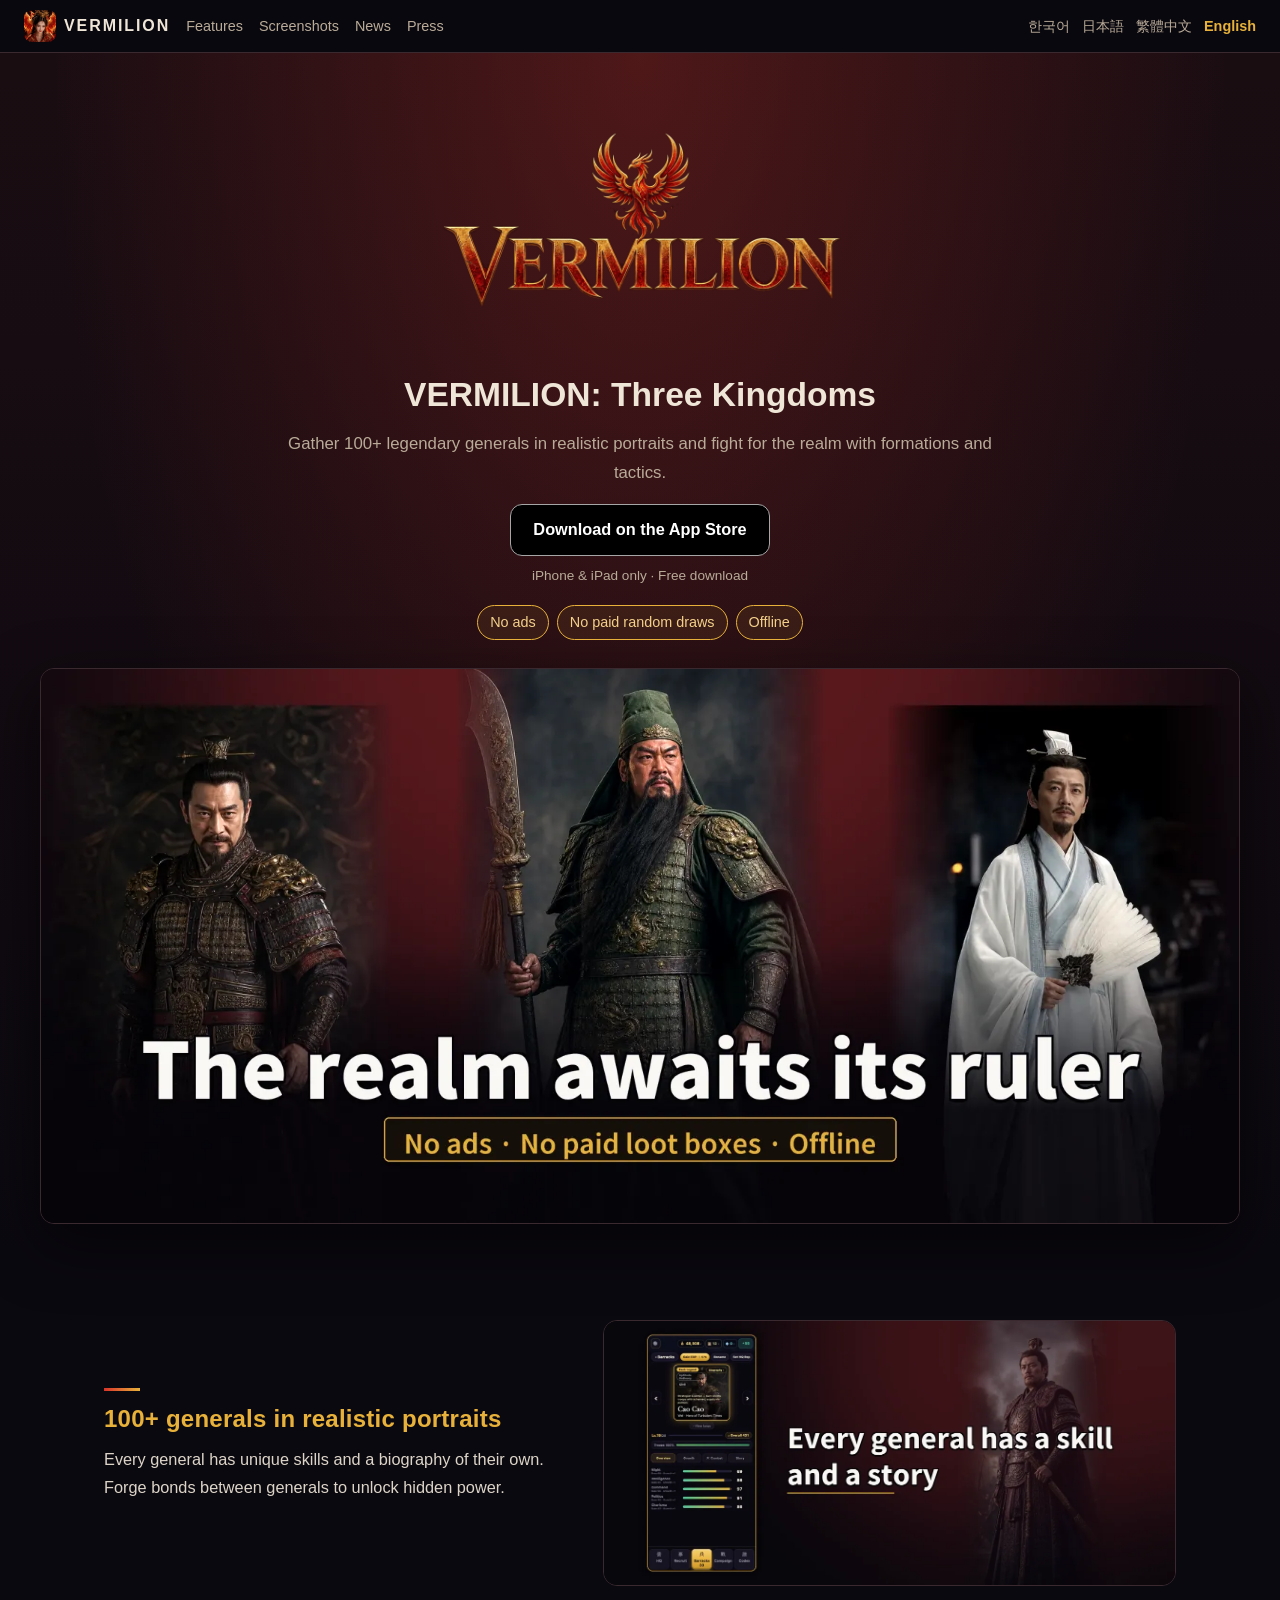
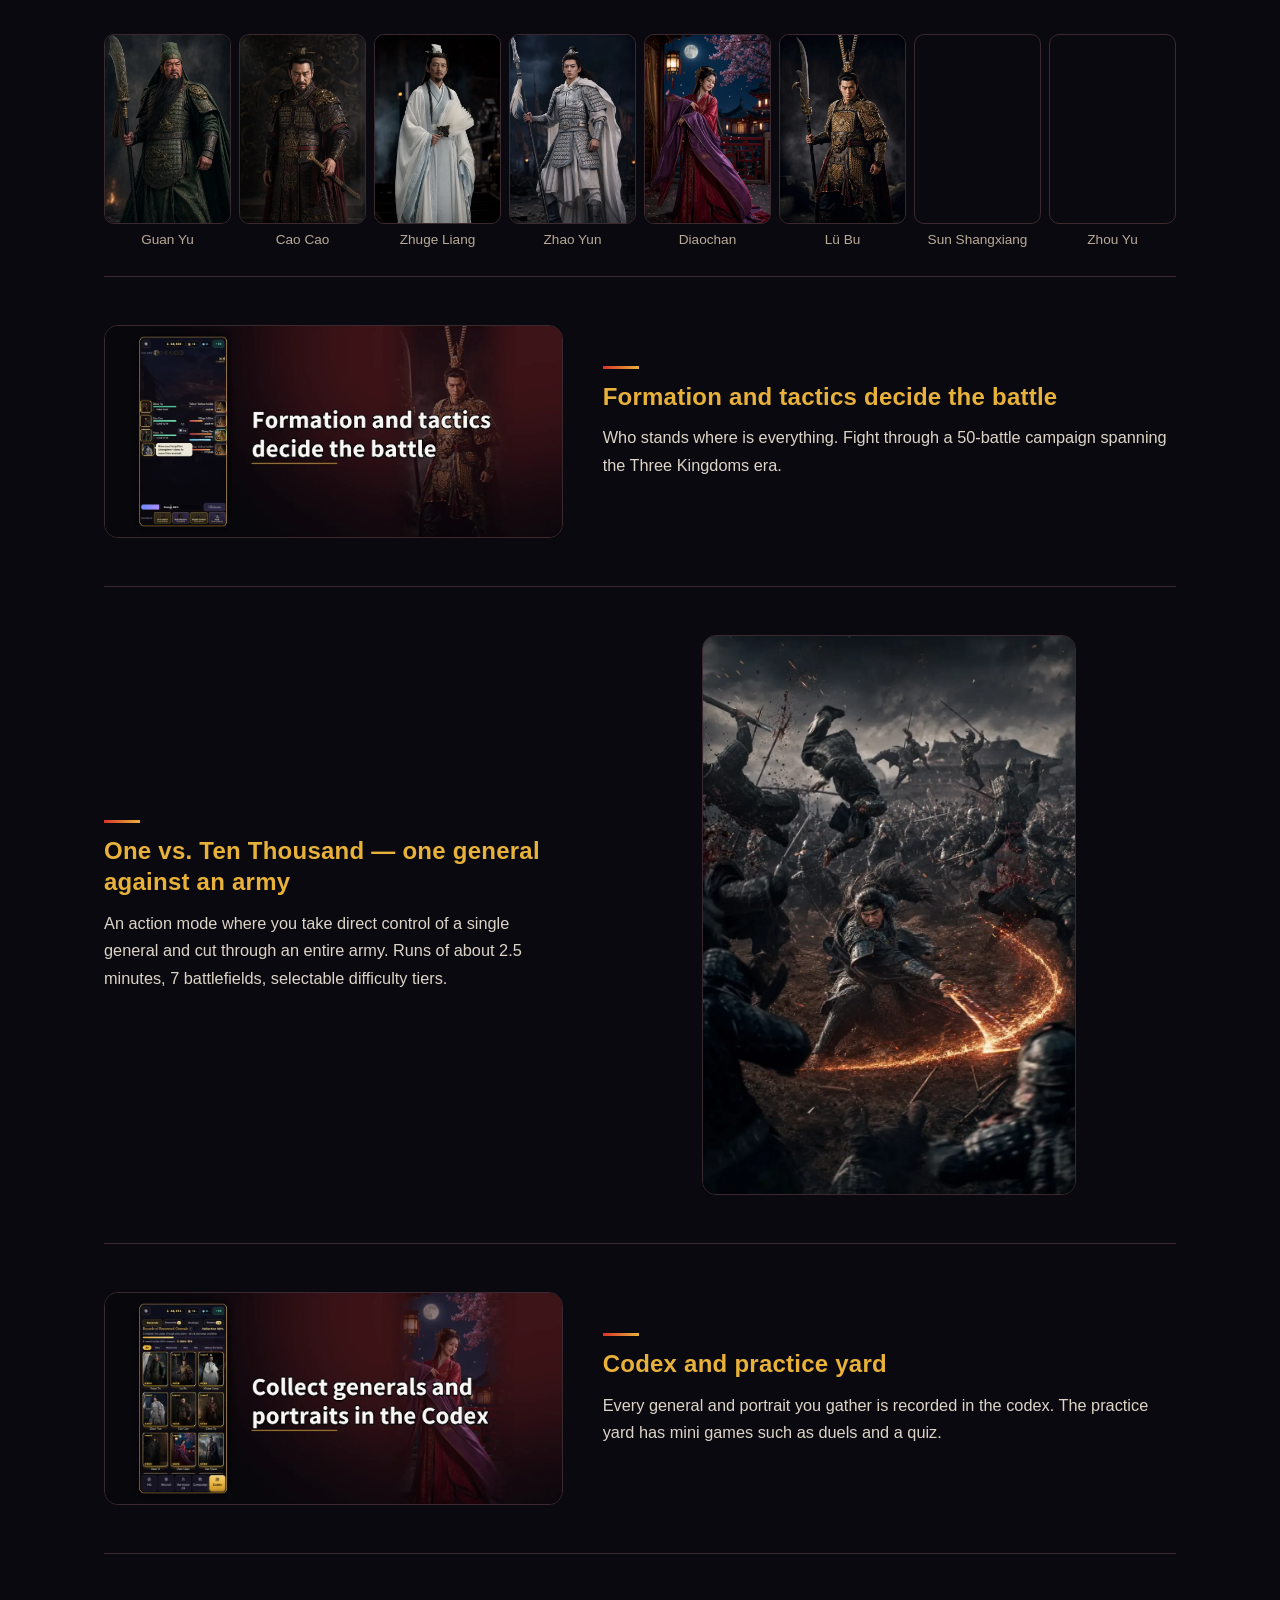
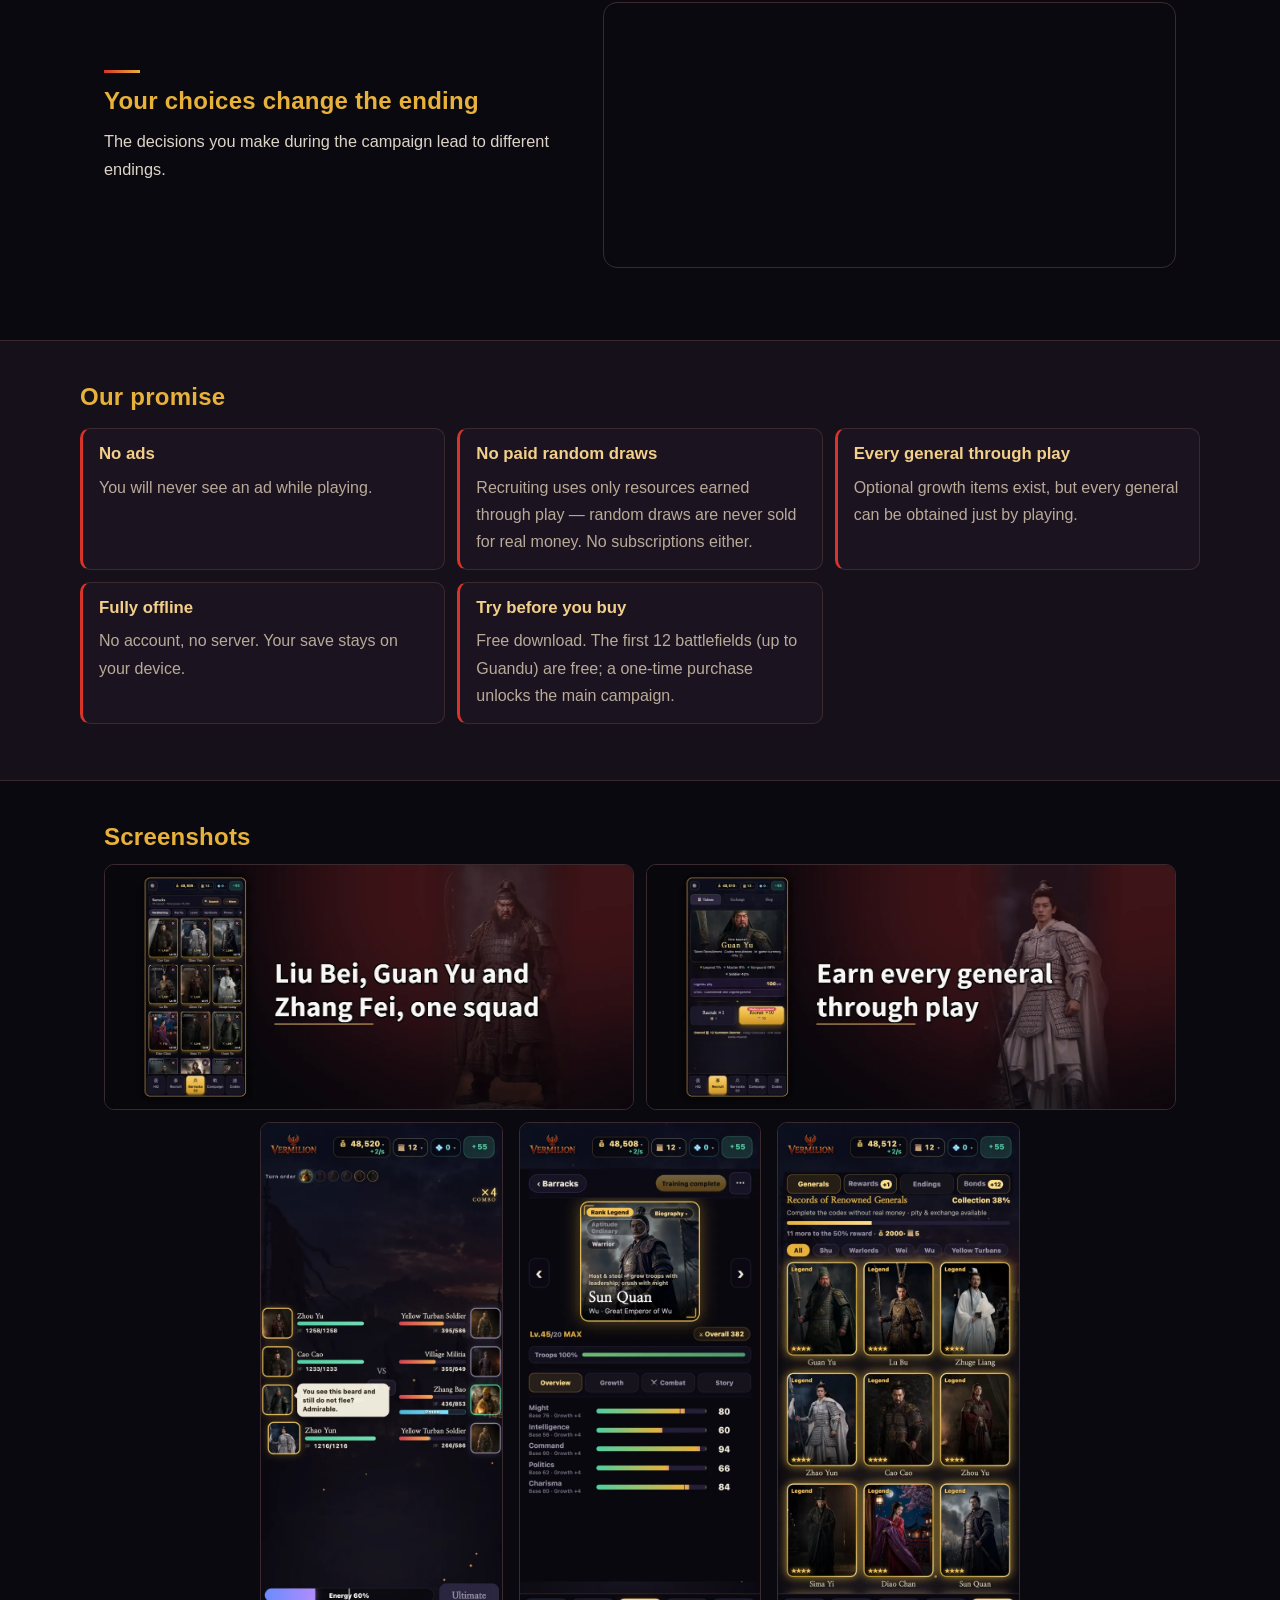
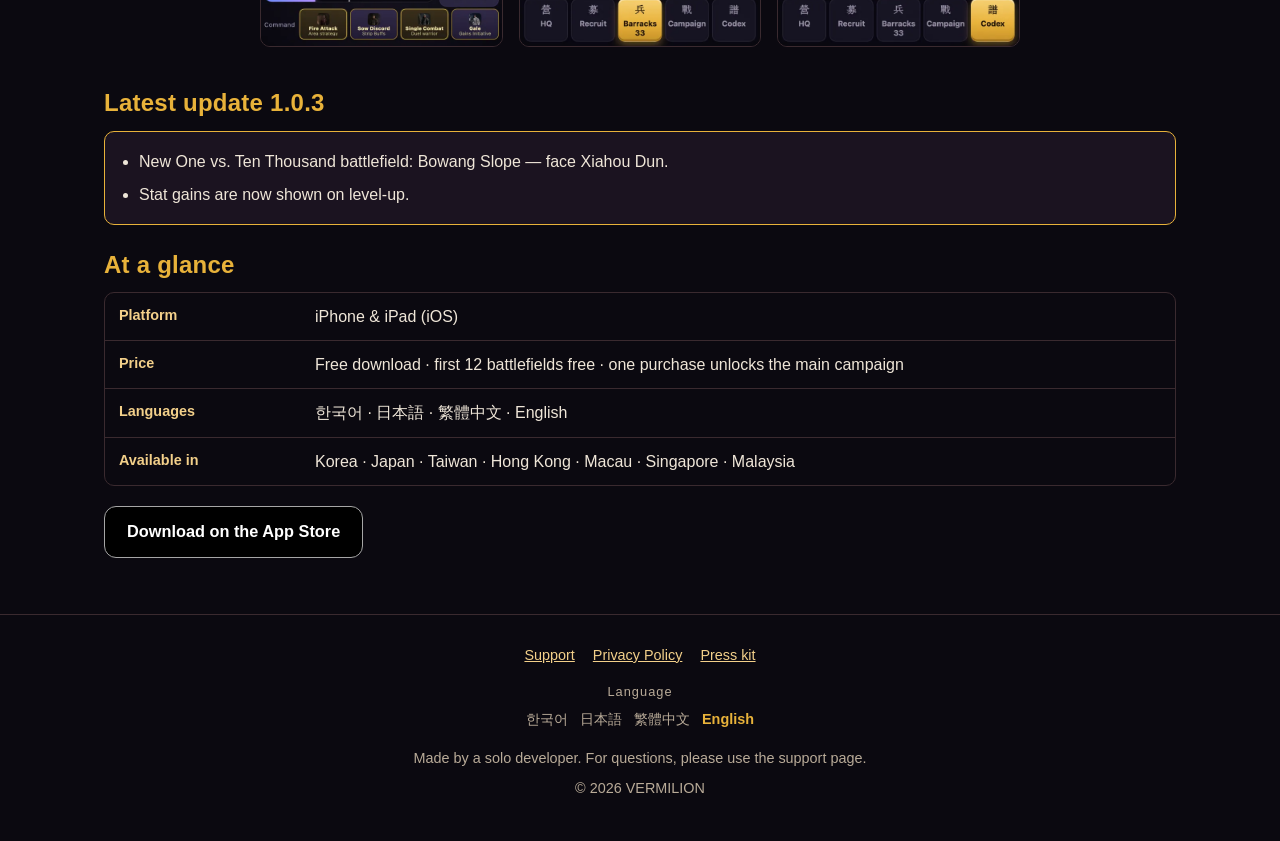
==== en/index.html @ 297f86a1 "VERMILION official site (ko/ja/zh-Hant/en) + press kit" ====
<!doctype html>
<html lang="en">
<head>
<meta charset="utf-8">
<meta name="viewport" content="width=device-width, initial-scale=1">
<title>VERMILION: Three Kingdoms — Collector RPG, No Ads, Fully Offline (iPhone &amp; iPad)</title>
<meta name="description" content="A Three Kingdoms collector RPG with 100+ generals in realistic portraits. No ads, no paid random draws, fully offline. Every general can be earned through play. The first 12 battlefields (up to Guandu) are free; one purchase unlocks the main campaign.">
<meta name="theme-color" content="#0b0910">
<link rel="canonical" href="https://aucus.github.io/vermilion-game/en/">
<link rel="alternate" hreflang="ko" href="https://aucus.github.io/vermilion-game/">
<link rel="alternate" hreflang="ja" href="https://aucus.github.io/vermilion-game/ja/">
<link rel="alternate" hreflang="zh-Hant" href="https://aucus.github.io/vermilion-game/zh-hant/">
<link rel="alternate" hreflang="en" href="https://aucus.github.io/vermilion-game/en/">
<link rel="alternate" hreflang="x-default" href="https://aucus.github.io/vermilion-game/">
<meta property="og:type" content="website">
<meta property="og:site_name" content="VERMILION">
<meta property="og:title" content="VERMILION: Three Kingdoms — Collector RPG, No Ads, Fully Offline (iPhone &amp; iPad)">
<meta property="og:description" content="A Three Kingdoms collector RPG with 100+ generals in realistic portraits. No ads, no paid random draws, fully offline. Every general can be earned through play. The first 12 battlefields (up to Guandu) are free; one purchase unlocks the main campaign.">
<meta property="og:url" content="https://aucus.github.io/vermilion-game/en/">
<meta property="og:image" content="https://aucus.github.io/vermilion-game/img/shots/en/s1-hero.webp">
<meta property="og:image:width" content="1600">
<meta property="og:image:height" content="740">
<meta property="og:image:alt" content="VERMILION key art — realistic portraits of Guan Yu, Cao Cao and Zhuge Liang with the line &#x27;The realm awaits its ruler&#x27;">
<meta property="og:locale" content="en_US">
<meta property="og:locale:alternate" content="ko_KR">
<meta property="og:locale:alternate" content="ja_JP">
<meta property="og:locale:alternate" content="zh_TW">
<meta name="twitter:card" content="summary_large_image">
<meta name="twitter:title" content="VERMILION: Three Kingdoms — Collector RPG, No Ads, Fully Offline (iPhone &amp; iPad)">
<meta name="twitter:description" content="A Three Kingdoms collector RPG with 100+ generals in realistic portraits. No ads, no paid random draws, fully offline. Every general can be earned through play. The first 12 battlefields (up to Guandu) are free; one purchase unlocks the main campaign.">
<meta name="twitter:image" content="https://aucus.github.io/vermilion-game/img/shots/en/s1-hero.webp">
<meta name="apple-itunes-app" content="app-id=6795466218">
<link rel="icon" type="image/png" href="../favicon.png">
<link rel="apple-touch-icon" href="../apple-touch-icon.png">
<link rel="stylesheet" href="../style.css">
<link rel="preload" as="image" href="../img/shots/en/s1-hero.webp" fetchpriority="high">
</head>
<body>
<a class="skip" href="#main">Skip to content</a>
<header class="topbar">
  <a class="brand" href="./"><img src="../img/icon.webp" width="32" height="32" alt="" decoding="async"><span>VERMILION</span></a>
  <nav class="topnav" aria-label="Sections"><a href="#features">Features</a><a href="#screenshots">Screenshots</a><a href="#news">News</a><a href="../press/">Press</a></nav>
  <nav class="langs" aria-label="Language"><a href="../" hreflang="ko" lang="ko">한국어</a><a href="../ja/" hreflang="ja" lang="ja">日本語</a><a href="../zh-hant/" hreflang="zh-Hant" lang="zh-Hant">繁體中文</a><a href="../en/" hreflang="en" lang="en" aria-current="page">English</a></nav>
</header>
<main id="main">
<section class="hero">
  <div class="hero-inner">
    <img class="wordmark" src="../img/wordmark.webp" width="900" height="600" alt="VERMILION" decoding="async">
    <h1>VERMILION: Three Kingdoms</h1>
    <p class="pitch">Gather 100+ legendary generals in realistic portraits and fight for the realm with formations and tactics.</p>
    <a class="store" href="https://apps.apple.com/app/id6795466218?pt=129231526&ct=web-en&mt=8" rel="noopener"><span>Download on the App Store</span></a>
    <p class="store-note">iPhone &amp; iPad only · Free download</p>
    <ul class="badges"><li>No ads</li><li>No paid random draws</li><li>Offline</li></ul>
  </div>
  <figure class="keyart"><img src="../img/shots/en/s1-hero.webp" width="1600" height="740" alt="VERMILION key art — realistic portraits of Guan Yu, Cao Cao and Zhuge Liang with the line &#x27;The realm awaits its ruler&#x27;" fetchpriority="high" decoding="async"></figure>
</section>

<div id="features" class="features">
<section class="feature" id="generals"><div class="feature-text"><h2>100+ generals in realistic portraits</h2><p>Every general has unique skills and a biography of their own. Forge bonds between generals to unlock hidden power.</p></div><div class="feature-media"><img src="../img/shots/en/s5-detail.webp" width="1200" height="555" alt="General detail screen — unique skills and biography" loading="lazy" decoding="async"></div></section><div class="gen-strip" role="list"><figure class="gen"><img src="../img/generals/guanyu.webp" width="480" height="720" alt="Realistic portrait of Guan Yu" loading="lazy" decoding="async"><figcaption>Guan Yu</figcaption></figure><figure class="gen"><img src="../img/generals/caocao.webp" width="480" height="720" alt="Realistic portrait of Cao Cao" loading="lazy" decoding="async"><figcaption>Cao Cao</figcaption></figure><figure class="gen"><img src="../img/generals/zhuge.webp" width="480" height="720" alt="Realistic portrait of Zhuge Liang" loading="lazy" decoding="async"><figcaption>Zhuge Liang</figcaption></figure><figure class="gen"><img src="../img/generals/zhaoyun.webp" width="480" height="720" alt="Realistic portrait of Zhao Yun" loading="lazy" decoding="async"><figcaption>Zhao Yun</figcaption></figure><figure class="gen"><img src="../img/generals/diaochan.webp" width="480" height="720" alt="Realistic portrait of Diaochan" loading="lazy" decoding="async"><figcaption>Diaochan</figcaption></figure><figure class="gen"><img src="../img/generals/lubu.webp" width="480" height="720" alt="Realistic portrait of Lü Bu" loading="lazy" decoding="async"><figcaption>Lü Bu</figcaption></figure><figure class="gen"><img src="../img/generals/sunshangxiang.webp" width="480" height="720" alt="Realistic portrait of Sun Shangxiang" loading="lazy" decoding="async"><figcaption>Sun Shangxiang</figcaption></figure><figure class="gen"><img src="../img/generals/zhouyu.webp" width="480" height="720" alt="Realistic portrait of Zhou Yu" loading="lazy" decoding="async"><figcaption>Zhou Yu</figcaption></figure></div><section class="feature flip" id="tactics"><div class="feature-text"><h2>Formation and tactics decide the battle</h2><p>Who stands where is everything. Fight through a 50-battle campaign spanning the Three Kingdoms era.</p></div><div class="feature-media"><img src="../img/shots/en/s4-battle.webp" width="1200" height="555" alt="Battle screen — formation and tactics decide the battle" loading="lazy" decoding="async"></div></section><section class="feature" id="action"><div class="feature-text"><h2>One vs. Ten Thousand — one general against an army</h2><p>An action mode where you take direct control of a single general and cut through an entire army. Runs of about 2.5 minutes, 7 battlefields, selectable difficulty tiers.</p></div><div class="feature-media"><img src="../img/action-mode.webp" width="900" height="1350" alt="One vs. Ten Thousand mode — a general carving a trail of fire through an enemy army" loading="lazy" decoding="async" class="tall"></div></section><section class="feature flip" id="codex"><div class="feature-text"><h2>Codex and practice yard</h2><p>Every general and portrait you gather is recorded in the codex. The practice yard has mini games such as duels and a quiz.</p></div><div class="feature-media"><img src="../img/shots/en/s6-codex.webp" width="1200" height="555" alt="Codex screen — every general and portrait you gather" loading="lazy" decoding="async"></div></section><section class="feature" id="endings"><div class="feature-text"><h2>Your choices change the ending</h2><p>The decisions you make during the campaign lead to different endings.</p></div><div class="feature-media"><img src="../img/shots/en/s2-wall.webp" width="1200" height="555" alt="A wall of generals in realistic portraits" loading="lazy" decoding="async"></div></section>
</div>

<section class="promise" aria-labelledby="promise-h">
  <h2 id="promise-h">Our promise</h2>
  <ul><li><h3>No ads</h3><p>You will never see an ad while playing.</p></li><li><h3>No paid random draws</h3><p>Recruiting uses only resources earned through play — random draws are never sold for real money. No subscriptions either.</p></li><li><h3>Every general through play</h3><p>Optional growth items exist, but every general can be obtained just by playing.</p></li><li><h3>Fully offline</h3><p>No account, no server. Your save stays on your device.</p></li><li><h3>Try before you buy</h3><p>Free download. The first 12 battlefields (up to Guandu) are free; a one-time purchase unlocks the main campaign.</p></li></ul>
</section>

<section class="gallery" id="screenshots" aria-labelledby="shots-h">
  <h2 id="shots-h">Screenshots</h2>
  <div class="grid-land"><figure><img src="../img/shots/en/s3-barracks.webp" width="1200" height="555" alt="Barracks screen — Liu Bei, Guan Yu and Zhang Fei in one squad" loading="lazy" decoding="async"></figure><figure><img src="../img/shots/en/s7-collect.webp" width="1200" height="555" alt="Recruiting screen — generals are gathered through play" loading="lazy" decoding="async"></figure></div>
  <div class="grid-port"><figure><img src="../img/shots/en/p-04-battle.webp" width="600" height="1304" alt="In-game screen: battle" loading="lazy" decoding="async"></figure><figure><img src="../img/shots/en/p-01-general-detail.webp" width="600" height="1304" alt="In-game screen: general detail" loading="lazy" decoding="async"></figure><figure><img src="../img/shots/en/p-07-codex.webp" width="600" height="1304" alt="In-game screen: codex" loading="lazy" decoding="async"></figure></div>
</section>

<!-- NEWS BLOCK: edit only this section for update notes -->
<section class="news" id="news" aria-labelledby="news-h">
  <h2 id="news-h">Latest update 1.0.3</h2>
  <ul><li>New One vs. Ten Thousand battlefield: Bowang Slope — face Xiahou Dun.</li><li>Stat gains are now shown on level-up.</li></ul>
</section>
<!-- /NEWS BLOCK -->

<section class="facts" aria-labelledby="facts-h">
  <h2 id="facts-h">At a glance</h2>
  <dl><div><dt>Platform</dt><dd>iPhone &amp; iPad (iOS)</dd></div><div><dt>Price</dt><dd>Free download · first 12 battlefields free · one purchase unlocks the main campaign</dd></div><div><dt>Languages</dt><dd>한국어 · 日本語 · 繁體中文 · English</dd></div><div><dt>Available in</dt><dd>Korea · Japan · Taiwan · Hong Kong · Macau · Singapore · Malaysia</dd></div></dl>
  <a class="store" href="https://apps.apple.com/app/id6795466218?pt=129231526&ct=web-en&mt=8" rel="noopener"><span>Download on the App Store</span></a>
</section>
</main>
<footer class="footer">
  <nav class="footlinks" aria-label="Links"><a href="https://aucus.github.io/vermilion-legal/" rel="noopener">Support</a><a href="https://aucus.github.io/vermilion-legal/privacy-policy.html" rel="noopener">Privacy Policy</a><a href="../press/">Press kit</a></nav>
  <p class="lang-h">Language</p>
  <nav class="langs foot" aria-label="Language"><a href="../" hreflang="ko" lang="ko">한국어</a><a href="../ja/" hreflang="ja" lang="ja">日本語</a><a href="../zh-hant/" hreflang="zh-Hant" lang="zh-Hant">繁體中文</a><a href="../en/" hreflang="en" lang="en" aria-current="page">English</a></nav>
  <p class="note">Made by a solo developer. For questions, please use the support page.</p>
  <p class="copy">© 2026 VERMILION</p>
</footer>
</body>
</html>
---- style.css ----
/* VERMILION official site — system fonts only, no external resources */
:root {
  --bg: #0b0910;
  --bg2: #15101a;
  --panel: #1b1320;
  --line: #3a2a2f;
  --text: #efe6d8;
  --muted: #b9ab98;
  --gold: #e8b23a;
  --gold-soft: #f3d08a;
  --red: #d8342a;
  --red-deep: #7a1a17;
  --radius: 14px;
  --pad: 16px;
  --font: -apple-system, BlinkMacSystemFont, "Segoe UI", "Hiragino Sans", "Hiragino Kaku Gothic ProN",
    "Apple SD Gothic Neo", "Malgun Gothic", "PingFang TC", "Microsoft JhengHei", "Noto Sans CJK",
    Roboto, "Helvetica Neue", Arial, sans-serif;
  color-scheme: dark;
}
*, *::before, *::after { box-sizing: border-box; }
html { -webkit-text-size-adjust: 100%; scroll-behavior: smooth; }
body {
  margin: 0;
  background: var(--bg);
  color: var(--text);
  font-family: var(--font);
  font-size: 16px;
  line-height: 1.7;
  overflow-x: hidden;
  word-break: keep-all;
  overflow-wrap: anywhere;
}
:lang(ja) body, body:lang(ja), :lang(zh-Hant) { word-break: normal; }
img { max-width: 100%; height: auto; display: block; }
a { color: var(--gold-soft); }
a:focus-visible, .store:focus-visible { outline: 2px solid var(--gold); outline-offset: 3px; }
h1, h2, h3 { line-height: 1.3; margin: 0 0 .5em; }
h2 { font-size: 1.5rem; color: var(--gold); letter-spacing: .01em; }
h3 { font-size: 1.05rem; color: var(--gold-soft); }
p { margin: 0 0 1em; }
.skip { position: absolute; left: -9999px; }
.skip:focus { left: var(--pad); top: 8px; z-index: 10; background: var(--gold); color: #000; padding: 6px 10px; border-radius: 6px; }

/* top bar */
.topbar {
  position: sticky; top: 0; z-index: 5;
  display: flex; flex-wrap: wrap; align-items: center; gap: 6px 16px;
  padding: 10px var(--pad);
  background: rgba(11, 9, 16, .92);
  border-bottom: 1px solid var(--line);
  -webkit-backdrop-filter: blur(8px); backdrop-filter: blur(8px);
}
.brand { display: flex; align-items: center; gap: 8px; color: var(--text); text-decoration: none; font-weight: 700; letter-spacing: .12em; }
.brand img { border-radius: 8px; }
.topnav { display: none; gap: 16px; }
.topnav a, .langs a { color: var(--muted); text-decoration: none; font-size: .9rem; }
.topnav a:hover, .langs a:hover { color: var(--gold-soft); }
.langs { display: flex; flex-wrap: wrap; gap: 4px 12px; margin-left: auto; }
.langs a[aria-current="page"] { color: var(--gold); font-weight: 700; }

/* hero */
.hero {
  position: relative;
  padding: 32px var(--pad) 24px;
  background:
    radial-gradient(ellipse at 50% 0%, rgba(216, 52, 42, .28), rgba(11, 9, 16, 0) 65%),
    linear-gradient(180deg, #1a0d12 0%, var(--bg) 100%);
  text-align: center;
}
.hero-inner { max-width: 760px; margin: 0 auto; }
.wordmark { width: min(420px, 82%); margin: 0 auto -8px; }
.hero h1 { font-size: 1.6rem; margin: 0 0 .4em; }
.pitch { color: var(--muted); font-size: 1.05rem; }
.store {
  display: inline-flex; align-items: center; gap: 10px;
  min-height: 52px; padding: 10px 22px;
  background: #000; color: #fff; text-decoration: none;
  border: 1px solid #a6a6a6; border-radius: 12px;
  font-weight: 600; font-size: 1.02rem;
}
.store:hover { border-color: var(--gold); }
.store.small { min-height: 44px; padding: 8px 16px; font-size: .95rem; }
.store-note { color: var(--muted); font-size: .85rem; margin: 8px 0 0; }
.badges { list-style: none; padding: 0; margin: 18px 0 0; display: flex; flex-wrap: wrap; justify-content: center; gap: 8px; }
.badges li {
  border: 1px solid var(--gold); color: var(--gold-soft);
  padding: 4px 12px; border-radius: 999px; font-size: .9rem; background: rgba(232, 178, 58, .08);
}
.keyart { margin: 28px auto 0; max-width: 1200px; }
.keyart img { border-radius: var(--radius); border: 1px solid var(--line); box-shadow: 0 20px 60px rgba(0, 0, 0, .6); }

/* features */
.features { max-width: 1120px; margin: 0 auto; padding: 24px var(--pad); }
.feature { display: grid; grid-template-columns: minmax(0, 1fr); gap: 18px; padding: 32px 0; border-top: 1px solid var(--line); align-items: center; }
.feature:first-child { border-top: 0; }
.feature > * { min-width: 0; }
.feature-text p { color: var(--text); opacity: .92; font-size: 1.02rem; }
.feature-media img { border-radius: var(--radius); border: 1px solid var(--line); }
.feature-media img.tall { max-height: 560px; width: auto; margin: 0 auto; }
.feature h2::before {
  content: ""; display: block; width: 36px; height: 3px; margin-bottom: 12px;
  background: linear-gradient(90deg, var(--red), var(--gold));
}
.gen-strip { display: grid; grid-template-columns: repeat(4, minmax(0, 1fr)); gap: 8px; padding-bottom: 24px; }
.gen { margin: 0; }
.gen img { border-radius: 10px; border: 1px solid var(--line); aspect-ratio: 2 / 3; object-fit: cover; width: 100%; }
.gen figcaption { text-align: center; font-size: .85rem; color: var(--muted); margin-top: 4px; }

/* promise */
.promise { background: var(--bg2); border-block: 1px solid var(--line); padding: 40px var(--pad); }
.promise h2, .promise ul { max-width: 1120px; margin-left: auto; margin-right: auto; }
.promise ul { list-style: none; padding: 0; display: grid; gap: 12px; }
.promise li { background: var(--panel); border: 1px solid var(--line); border-left: 3px solid var(--red); border-radius: 10px; padding: 14px 16px; }
.promise li p { margin: 0; color: var(--muted); }

/* gallery */
.gallery { max-width: 1120px; margin: 0 auto; padding: 40px var(--pad); }
.gallery figure { margin: 0; }
.gallery img { border-radius: 10px; border: 1px solid var(--line); width: 100%; }
.grid-land { display: grid; gap: 12px; }
.grid-port { display: grid; grid-template-columns: repeat(3, minmax(0, 1fr)); gap: 10px; margin-top: 12px; }

/* news & facts */
.news, .facts { max-width: 1120px; margin: 0 auto 24px; padding: 0 var(--pad); }
.news ul { margin: 0; padding: 16px 16px 16px 34px; background: var(--panel); border: 1px solid var(--gold); border-radius: 10px; }
.news li + li { margin-top: 6px; }
.facts { padding-bottom: 32px; }
.facts dl, .sheet { margin: 0 0 20px; display: grid; gap: 0; border: 1px solid var(--line); border-radius: 10px; overflow: hidden; }
.facts dl > div, .sheet > div { display: grid; grid-template-columns: 1fr; gap: 2px 16px; padding: 10px 14px; border-top: 1px solid var(--line); }
.facts dl > div:first-child, .sheet > div:first-child { border-top: 0; }
dt { color: var(--gold-soft); font-weight: 600; font-size: .9rem; }
dd { margin: 0; }

/* footer */
.footer { border-top: 1px solid var(--line); padding: 28px var(--pad) 40px; text-align: center; color: var(--muted); font-size: .9rem; }
.footlinks { display: flex; flex-wrap: wrap; justify-content: center; gap: 6px 18px; margin-bottom: 14px; }
.footer .langs { justify-content: center; margin: 0 0 14px; }
.lang-h { margin: 0 0 4px; font-size: .8rem; letter-spacing: .08em; }
.note { margin: 0 0 6px; }
.copy { margin: 0; }

/* press */
.press { max-width: 960px; margin: 0 auto; padding: 24px var(--pad) 40px; }
.press-head { display: grid; gap: 16px; align-items: start; margin-bottom: 24px; }
.press-head img { border-radius: 24px; width: 112px; }
.press-head h1 { font-size: 1.6rem; color: var(--gold); }
.small-print { color: var(--muted); font-size: .88rem; margin: 6px 0 0; }
.press-block { padding: 24px 0; border-top: 1px solid var(--line); }
.press .topnav { display: flex; }

@media (min-width: 720px) {
  :root { --pad: 24px; }
  .topnav { display: flex; }
  .hero { padding-top: 48px; }
  .hero h1 { font-size: 2.1rem; }
  .feature { grid-template-columns: 1fr 1.25fr; gap: 40px; padding: 48px 0; }
  .feature.flip .feature-text { order: 2; }
  .gen-strip { grid-template-columns: repeat(8, minmax(0, 1fr)); }
  .promise ul { grid-template-columns: repeat(2, minmax(0, 1fr)); }
  .grid-land { grid-template-columns: repeat(2, minmax(0, 1fr)); }
  .grid-port { max-width: 760px; margin-left: auto; margin-right: auto; gap: 16px; }
  .facts dl > div, .sheet > div { grid-template-columns: 180px 1fr; }
  .press-head { grid-template-columns: 128px 1fr; }
  .press-head img { width: 128px; }
}
@media (min-width: 1040px) {
  .promise ul { grid-template-columns: repeat(3, minmax(0, 1fr)); }
}
@media (prefers-reduced-motion: reduce) { html { scroll-behavior: auto; } }
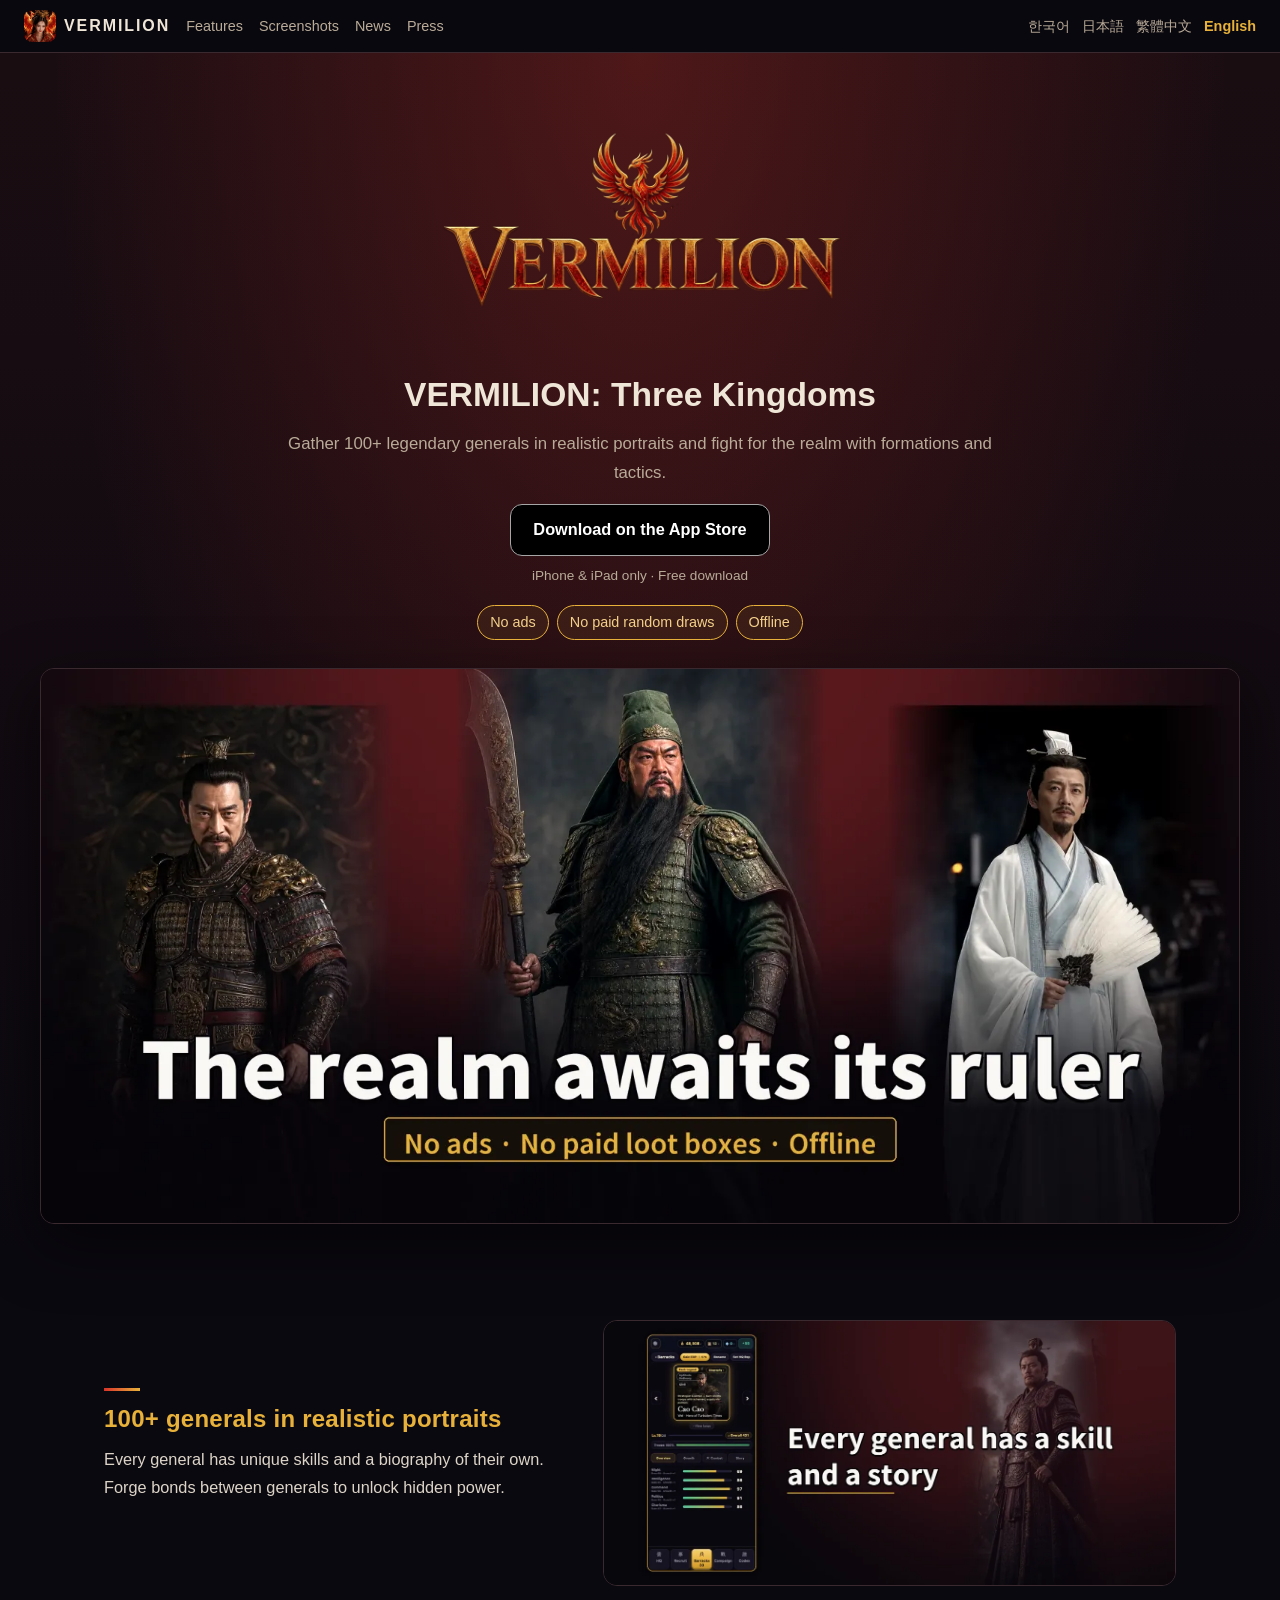
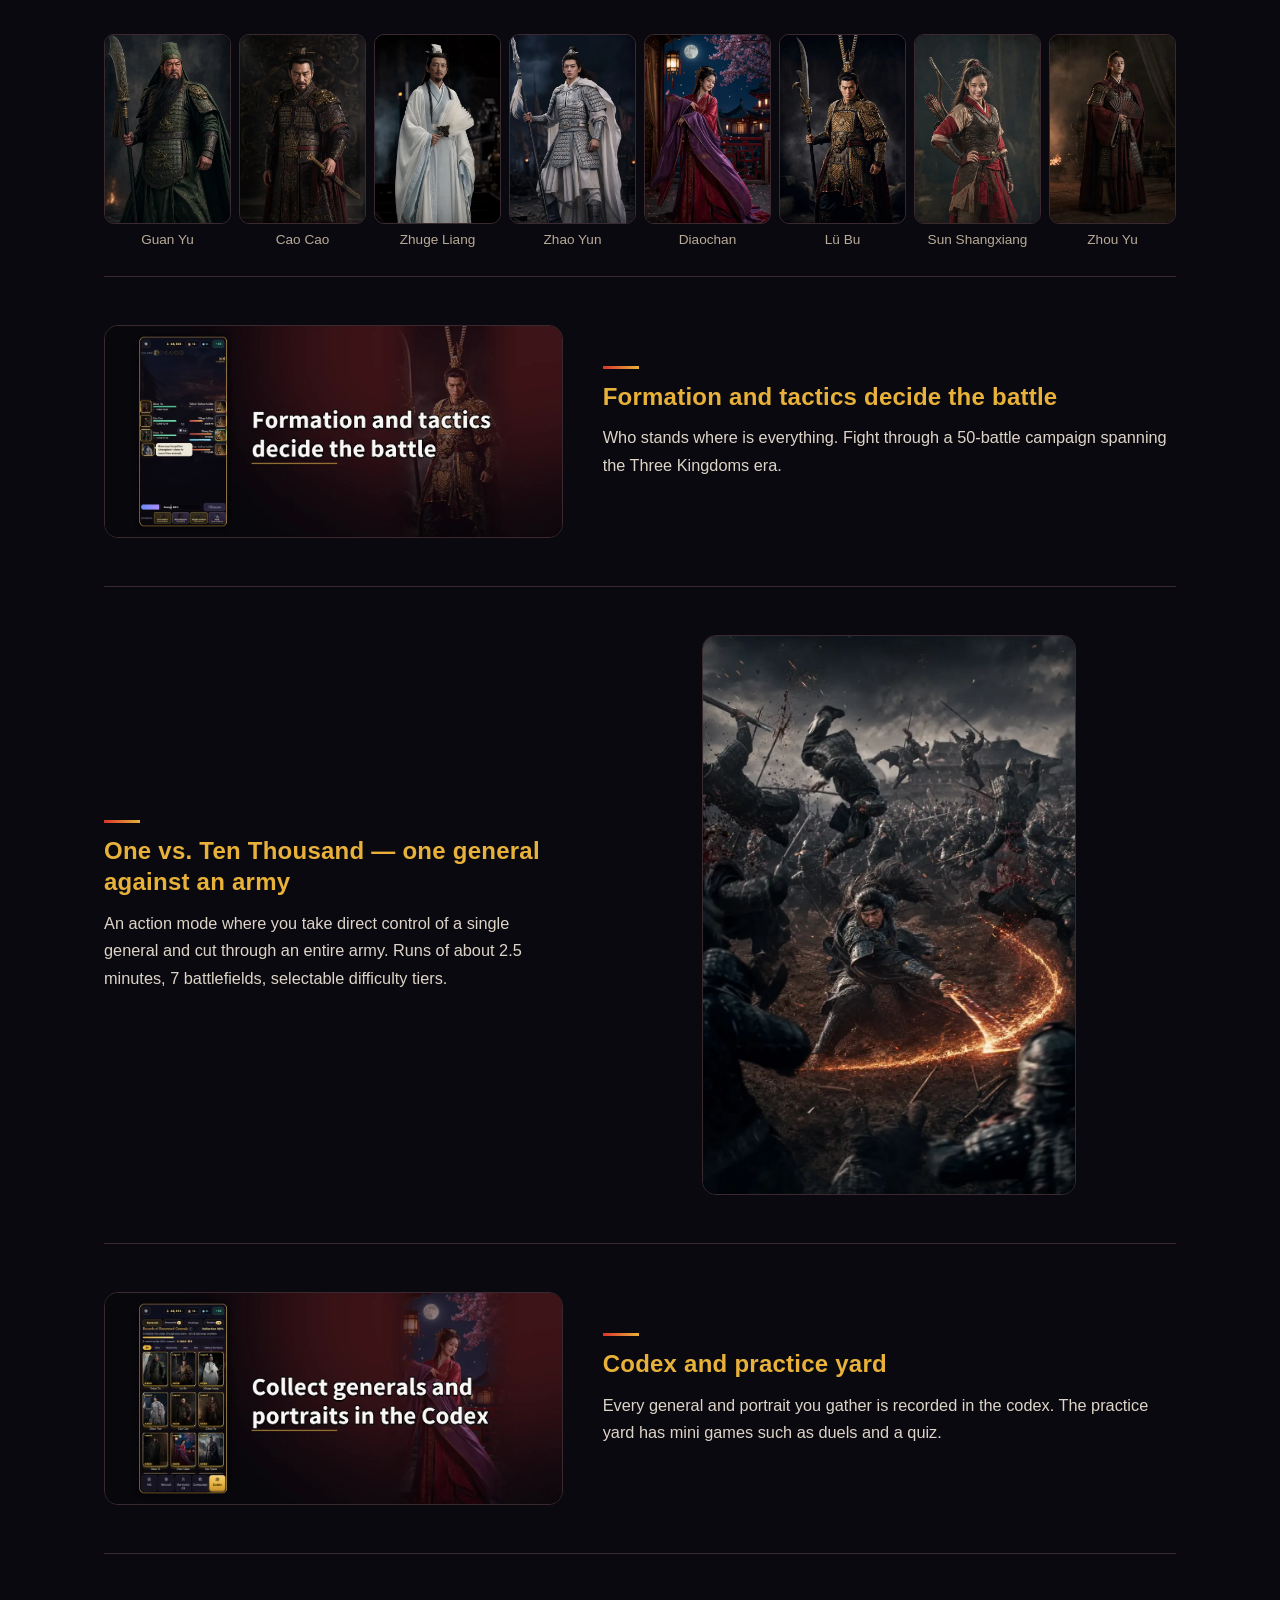
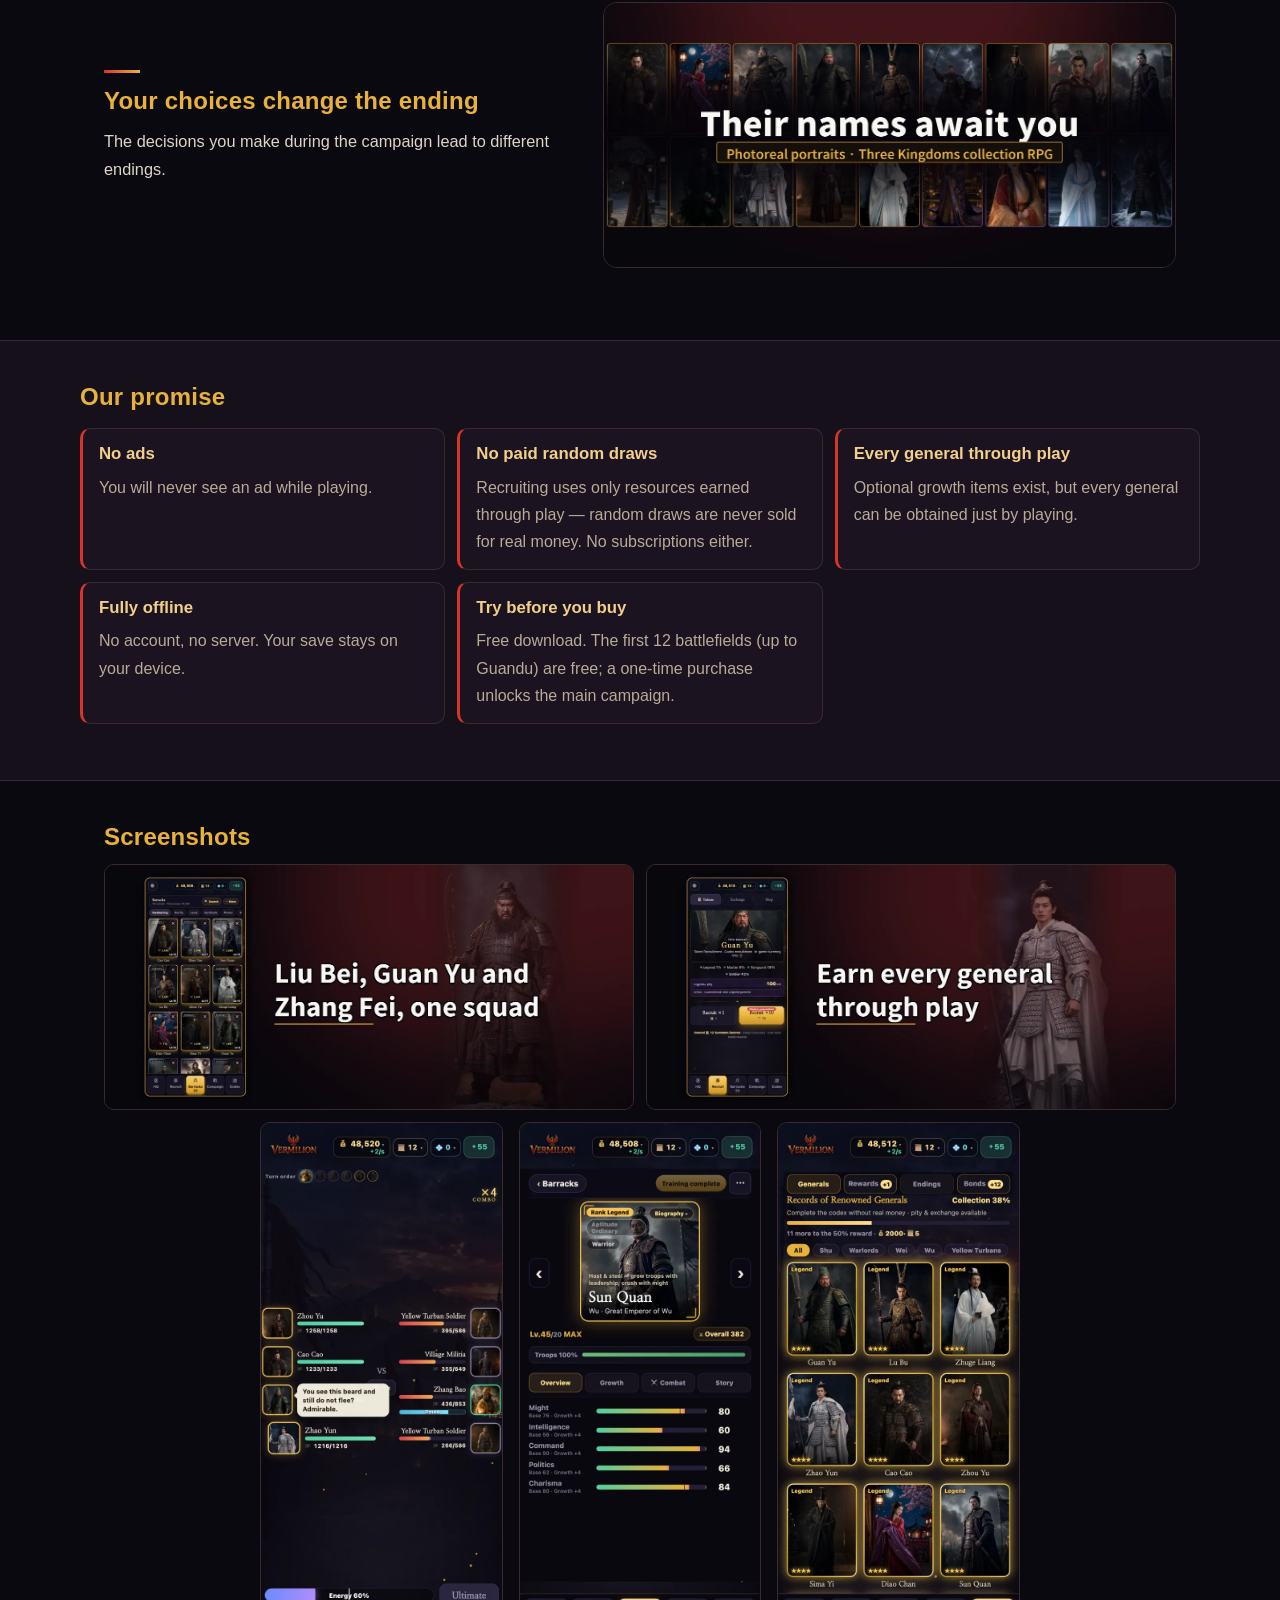
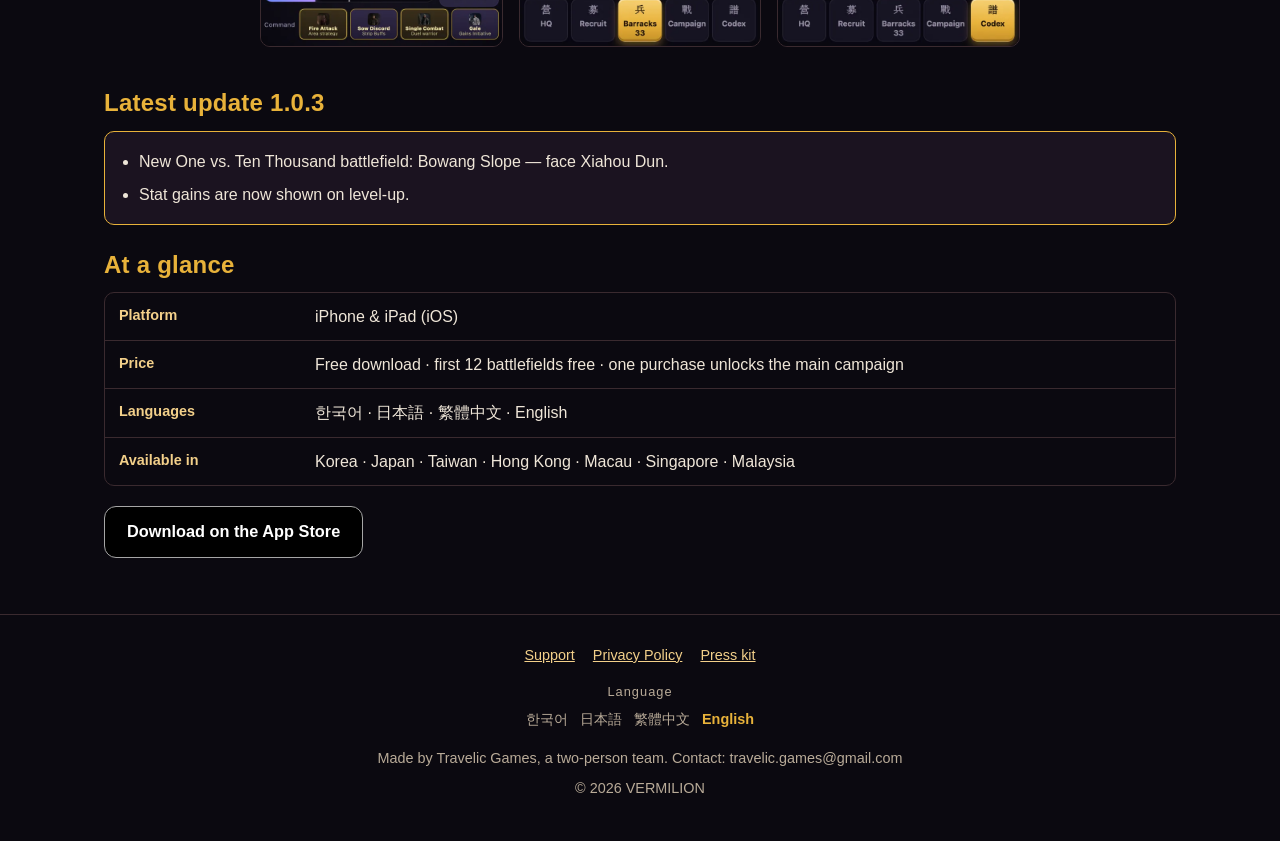
==== commit 801f0504: "2인 개발팀 Travelic Games 표기 · 문의 메일 주소" ====
--- a/en/index.html
+++ b/en/index.html
@@ -87,7 +87,7 @@
   <nav class="footlinks" aria-label="Links"><a href="https://aucus.github.io/vermilion-legal/" rel="noopener">Support</a><a href="https://aucus.github.io/vermilion-legal/privacy-policy.html" rel="noopener">Privacy Policy</a><a href="../press/">Press kit</a></nav>
   <p class="lang-h">Language</p>
   <nav class="langs foot" aria-label="Language"><a href="../" hreflang="ko" lang="ko">한국어</a><a href="../ja/" hreflang="ja" lang="ja">日本語</a><a href="../zh-hant/" hreflang="zh-Hant" lang="zh-Hant">繁體中文</a><a href="../en/" hreflang="en" lang="en" aria-current="page">English</a></nav>
-  <p class="note">Made by a solo developer. For questions, please use the support page.</p>
+  <p class="note">Made by Travelic Games, a two-person team. Contact: travelic.games@gmail.com</p>
   <p class="copy">© 2026 VERMILION</p>
 </footer>
 </body>
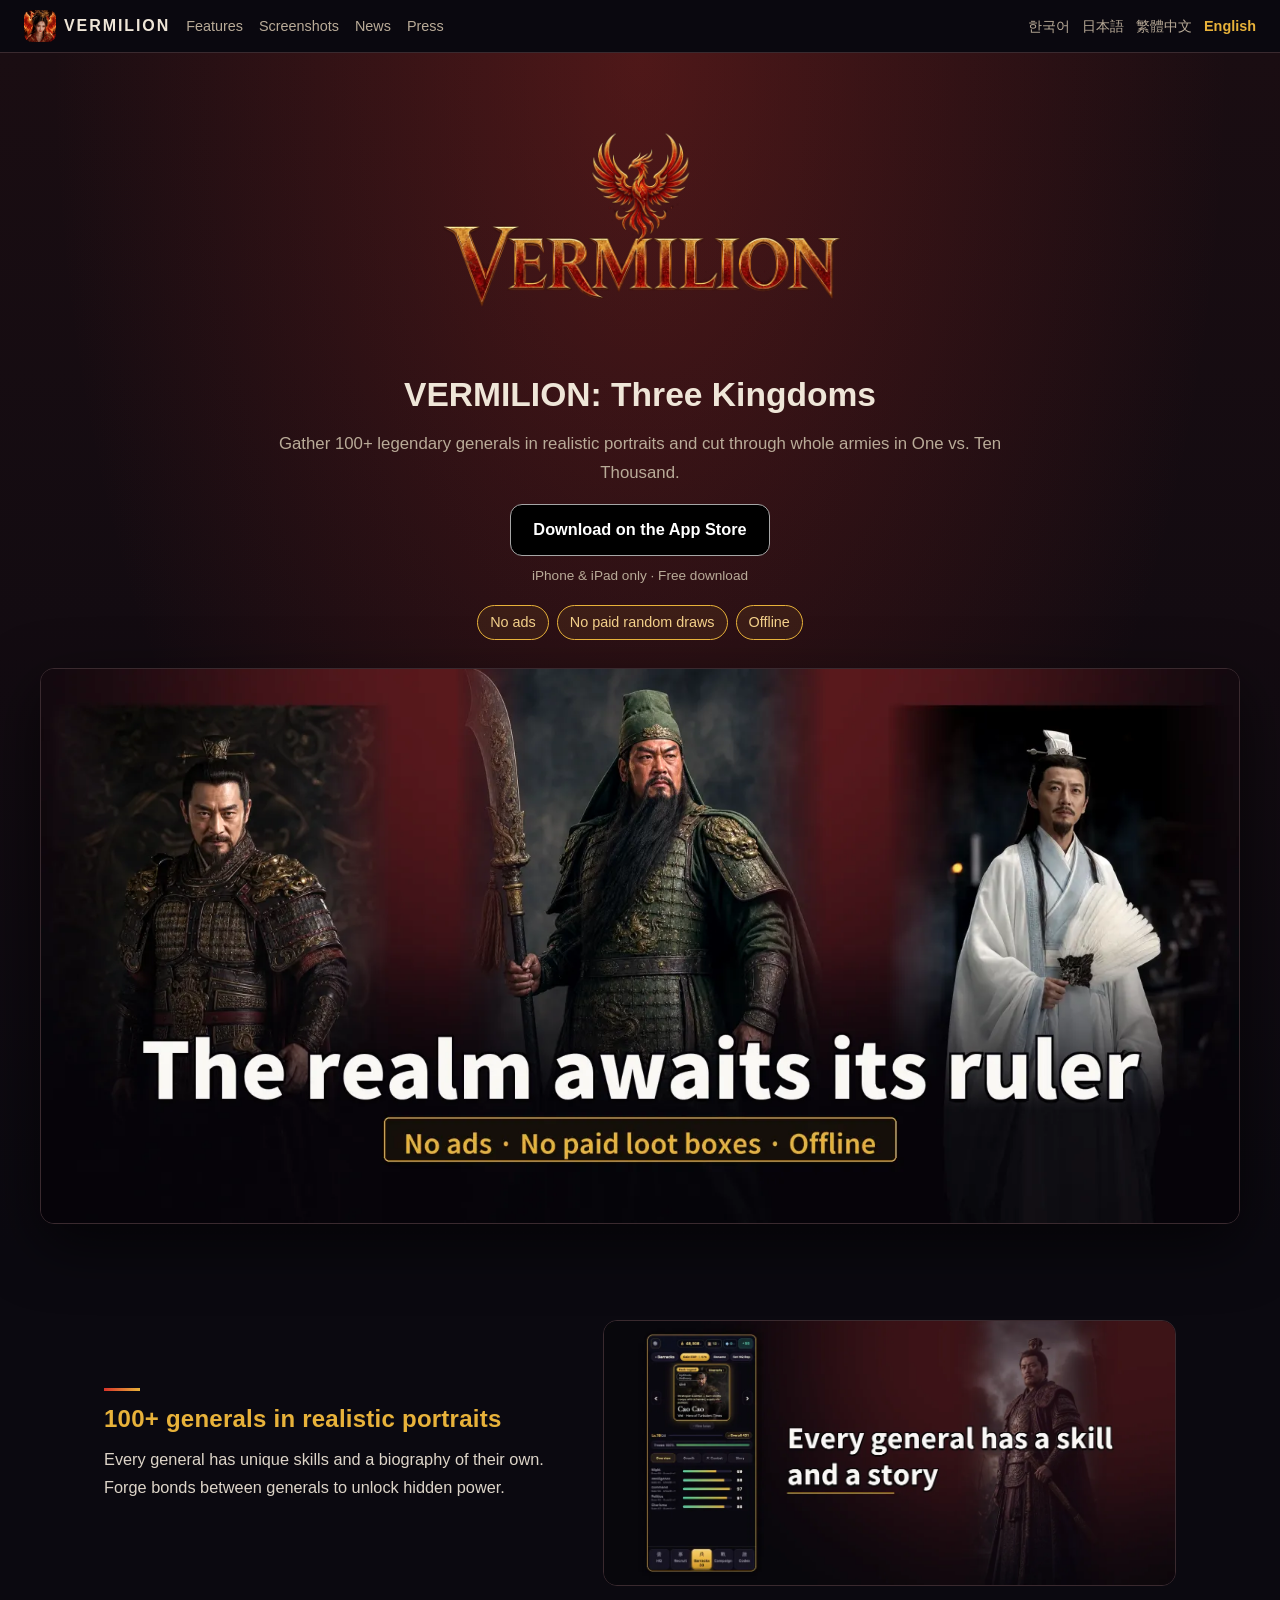
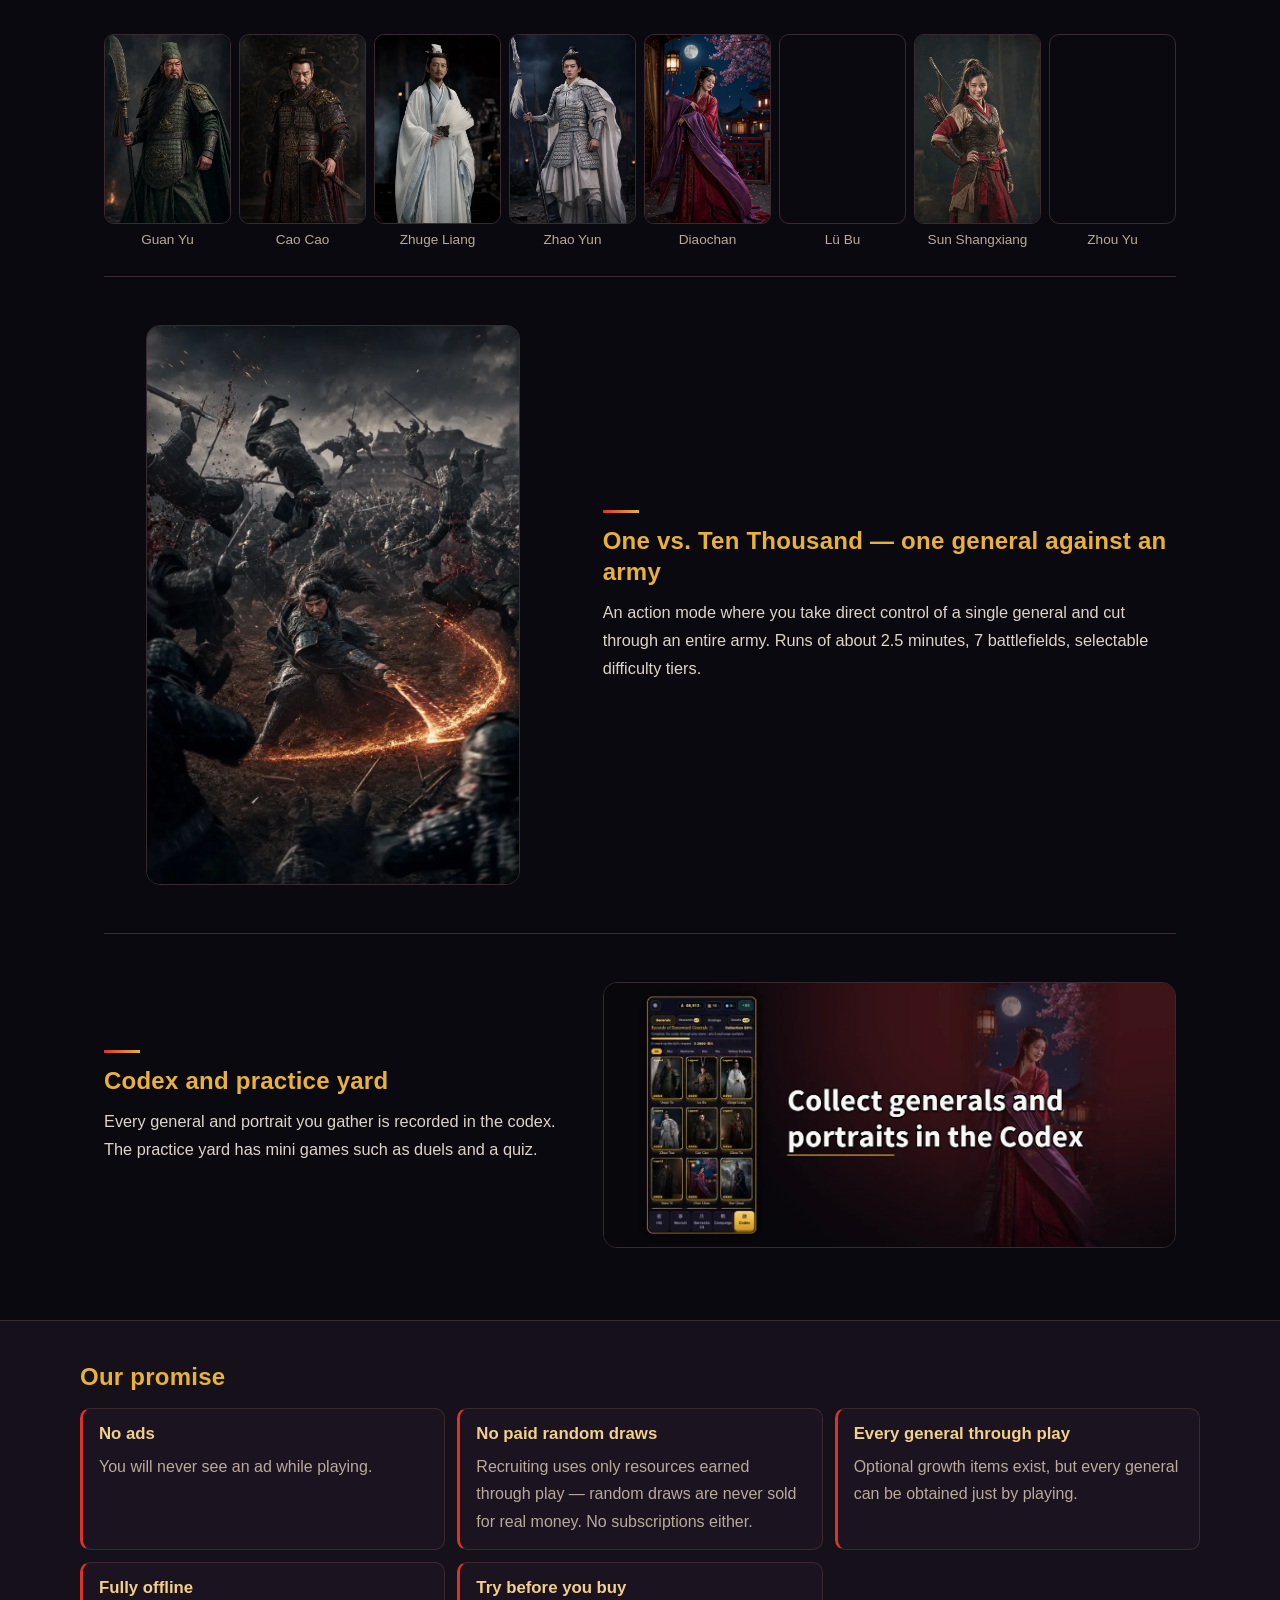
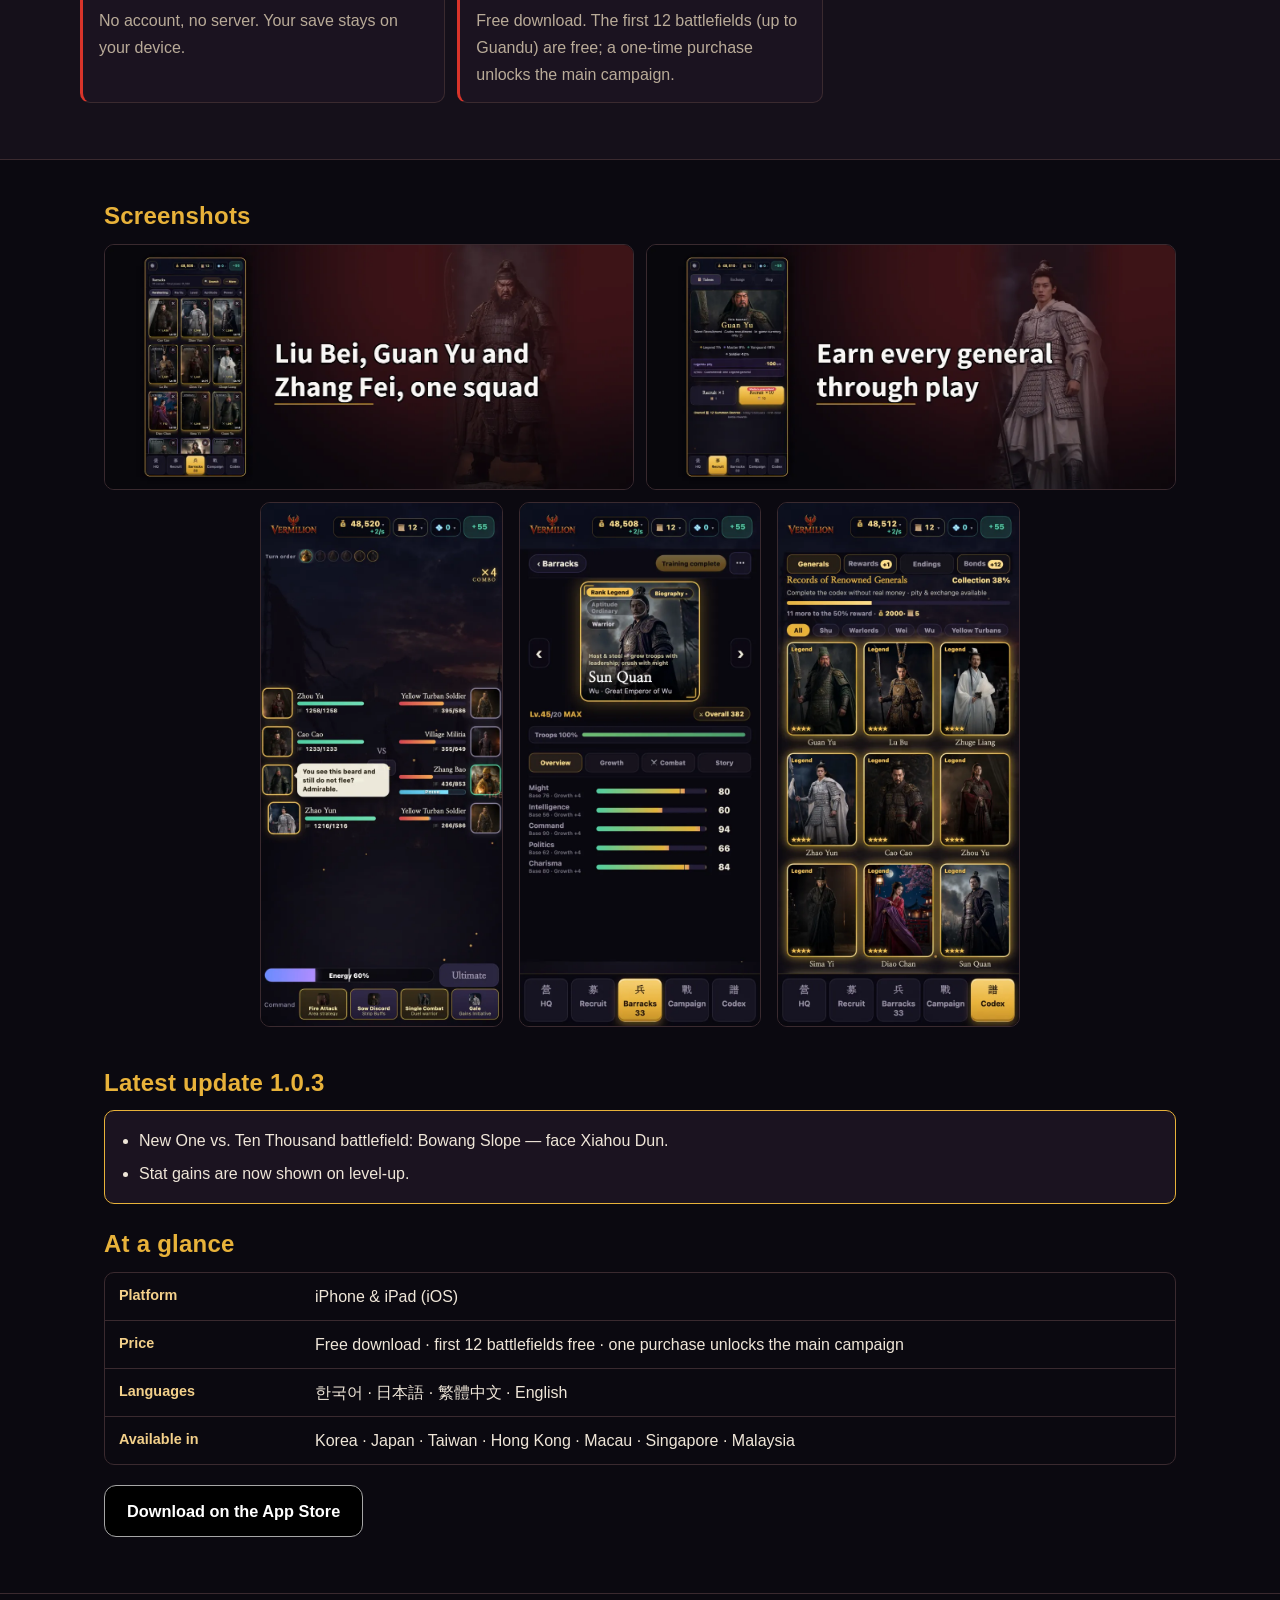
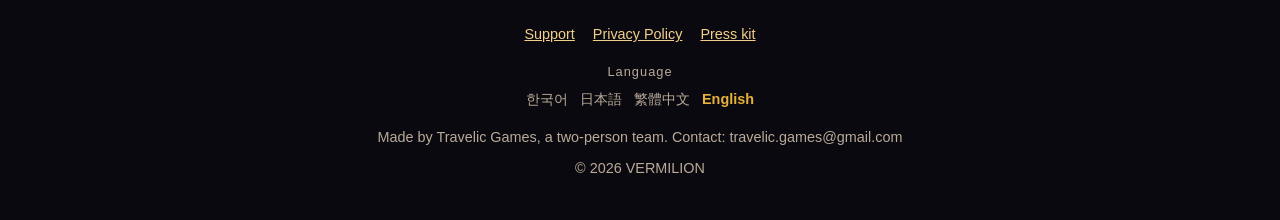
==== commit c3bfd4dd: "진형·엔딩 소개 구역 제거 · 한 줄 소개를 일기당천 중심으로" ====
--- a/en/index.html
+++ b/en/index.html
@@ -47,7 +47,7 @@
   <div class="hero-inner">
     <img class="wordmark" src="../img/wordmark.webp" width="900" height="600" alt="VERMILION" decoding="async">
     <h1>VERMILION: Three Kingdoms</h1>
-    <p class="pitch">Gather 100+ legendary generals in realistic portraits and fight for the realm with formations and tactics.</p>
+    <p class="pitch">Gather 100+ legendary generals in realistic portraits and cut through whole armies in One vs. Ten Thousand.</p>
     <a class="store" href="https://apps.apple.com/app/id6795466218?pt=129231526&ct=web-en&mt=8" rel="noopener"><span>Download on the App Store</span></a>
     <p class="store-note">iPhone &amp; iPad only · Free download</p>
     <ul class="badges"><li>No ads</li><li>No paid random draws</li><li>Offline</li></ul>
@@ -56,7 +56,7 @@
 </section>
 
 <div id="features" class="features">
-<section class="feature" id="generals"><div class="feature-text"><h2>100+ generals in realistic portraits</h2><p>Every general has unique skills and a biography of their own. Forge bonds between generals to unlock hidden power.</p></div><div class="feature-media"><img src="../img/shots/en/s5-detail.webp" width="1200" height="555" alt="General detail screen — unique skills and biography" loading="lazy" decoding="async"></div></section><div class="gen-strip" role="list"><figure class="gen"><img src="../img/generals/guanyu.webp" width="480" height="720" alt="Realistic portrait of Guan Yu" loading="lazy" decoding="async"><figcaption>Guan Yu</figcaption></figure><figure class="gen"><img src="../img/generals/caocao.webp" width="480" height="720" alt="Realistic portrait of Cao Cao" loading="lazy" decoding="async"><figcaption>Cao Cao</figcaption></figure><figure class="gen"><img src="../img/generals/zhuge.webp" width="480" height="720" alt="Realistic portrait of Zhuge Liang" loading="lazy" decoding="async"><figcaption>Zhuge Liang</figcaption></figure><figure class="gen"><img src="../img/generals/zhaoyun.webp" width="480" height="720" alt="Realistic portrait of Zhao Yun" loading="lazy" decoding="async"><figcaption>Zhao Yun</figcaption></figure><figure class="gen"><img src="../img/generals/diaochan.webp" width="480" height="720" alt="Realistic portrait of Diaochan" loading="lazy" decoding="async"><figcaption>Diaochan</figcaption></figure><figure class="gen"><img src="../img/generals/lubu.webp" width="480" height="720" alt="Realistic portrait of Lü Bu" loading="lazy" decoding="async"><figcaption>Lü Bu</figcaption></figure><figure class="gen"><img src="../img/generals/sunshangxiang.webp" width="480" height="720" alt="Realistic portrait of Sun Shangxiang" loading="lazy" decoding="async"><figcaption>Sun Shangxiang</figcaption></figure><figure class="gen"><img src="../img/generals/zhouyu.webp" width="480" height="720" alt="Realistic portrait of Zhou Yu" loading="lazy" decoding="async"><figcaption>Zhou Yu</figcaption></figure></div><section class="feature flip" id="tactics"><div class="feature-text"><h2>Formation and tactics decide the battle</h2><p>Who stands where is everything. Fight through a 50-battle campaign spanning the Three Kingdoms era.</p></div><div class="feature-media"><img src="../img/shots/en/s4-battle.webp" width="1200" height="555" alt="Battle screen — formation and tactics decide the battle" loading="lazy" decoding="async"></div></section><section class="feature" id="action"><div class="feature-text"><h2>One vs. Ten Thousand — one general against an army</h2><p>An action mode where you take direct control of a single general and cut through an entire army. Runs of about 2.5 minutes, 7 battlefields, selectable difficulty tiers.</p></div><div class="feature-media"><img src="../img/action-mode.webp" width="900" height="1350" alt="One vs. Ten Thousand mode — a general carving a trail of fire through an enemy army" loading="lazy" decoding="async" class="tall"></div></section><section class="feature flip" id="codex"><div class="feature-text"><h2>Codex and practice yard</h2><p>Every general and portrait you gather is recorded in the codex. The practice yard has mini games such as duels and a quiz.</p></div><div class="feature-media"><img src="../img/shots/en/s6-codex.webp" width="1200" height="555" alt="Codex screen — every general and portrait you gather" loading="lazy" decoding="async"></div></section><section class="feature" id="endings"><div class="feature-text"><h2>Your choices change the ending</h2><p>The decisions you make during the campaign lead to different endings.</p></div><div class="feature-media"><img src="../img/shots/en/s2-wall.webp" width="1200" height="555" alt="A wall of generals in realistic portraits" loading="lazy" decoding="async"></div></section>
+<section class="feature" id="generals"><div class="feature-text"><h2>100+ generals in realistic portraits</h2><p>Every general has unique skills and a biography of their own. Forge bonds between generals to unlock hidden power.</p></div><div class="feature-media"><img src="../img/shots/en/s5-detail.webp" width="1200" height="555" alt="General detail screen — unique skills and biography" loading="lazy" decoding="async"></div></section><div class="gen-strip" role="list"><figure class="gen"><img src="../img/generals/guanyu.webp" width="480" height="720" alt="Realistic portrait of Guan Yu" loading="lazy" decoding="async"><figcaption>Guan Yu</figcaption></figure><figure class="gen"><img src="../img/generals/caocao.webp" width="480" height="720" alt="Realistic portrait of Cao Cao" loading="lazy" decoding="async"><figcaption>Cao Cao</figcaption></figure><figure class="gen"><img src="../img/generals/zhuge.webp" width="480" height="720" alt="Realistic portrait of Zhuge Liang" loading="lazy" decoding="async"><figcaption>Zhuge Liang</figcaption></figure><figure class="gen"><img src="../img/generals/zhaoyun.webp" width="480" height="720" alt="Realistic portrait of Zhao Yun" loading="lazy" decoding="async"><figcaption>Zhao Yun</figcaption></figure><figure class="gen"><img src="../img/generals/diaochan.webp" width="480" height="720" alt="Realistic portrait of Diaochan" loading="lazy" decoding="async"><figcaption>Diaochan</figcaption></figure><figure class="gen"><img src="../img/generals/lubu.webp" width="480" height="720" alt="Realistic portrait of Lü Bu" loading="lazy" decoding="async"><figcaption>Lü Bu</figcaption></figure><figure class="gen"><img src="../img/generals/sunshangxiang.webp" width="480" height="720" alt="Realistic portrait of Sun Shangxiang" loading="lazy" decoding="async"><figcaption>Sun Shangxiang</figcaption></figure><figure class="gen"><img src="../img/generals/zhouyu.webp" width="480" height="720" alt="Realistic portrait of Zhou Yu" loading="lazy" decoding="async"><figcaption>Zhou Yu</figcaption></figure></div><section class="feature flip" id="action"><div class="feature-text"><h2>One vs. Ten Thousand — one general against an army</h2><p>An action mode where you take direct control of a single general and cut through an entire army. Runs of about 2.5 minutes, 7 battlefields, selectable difficulty tiers.</p></div><div class="feature-media"><img src="../img/action-mode.webp" width="900" height="1350" alt="One vs. Ten Thousand mode — a general carving a trail of fire through an enemy army" loading="lazy" decoding="async" class="tall"></div></section><section class="feature" id="codex"><div class="feature-text"><h2>Codex and practice yard</h2><p>Every general and portrait you gather is recorded in the codex. The practice yard has mini games such as duels and a quiz.</p></div><div class="feature-media"><img src="../img/shots/en/s6-codex.webp" width="1200" height="555" alt="Codex screen — every general and portrait you gather" loading="lazy" decoding="async"></div></section>
 </div>
 
 <section class="promise" aria-labelledby="promise-h">
